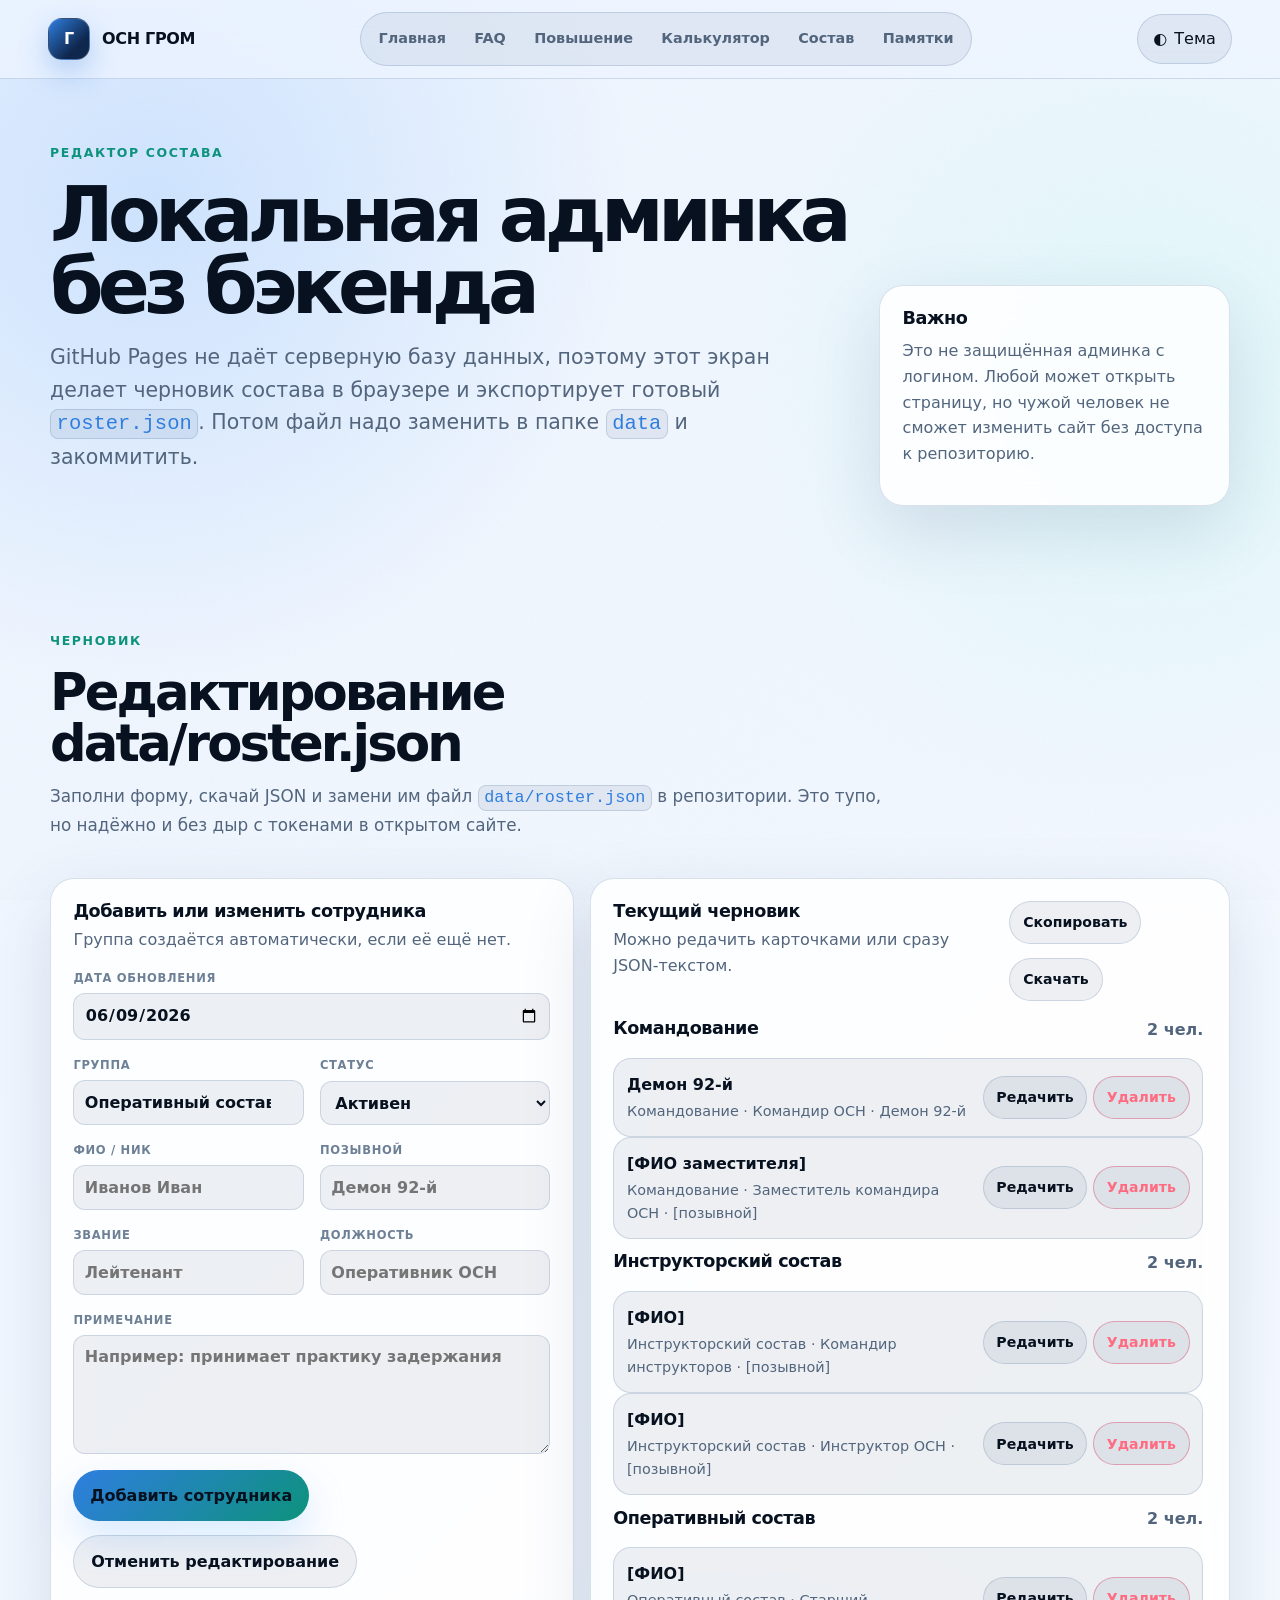
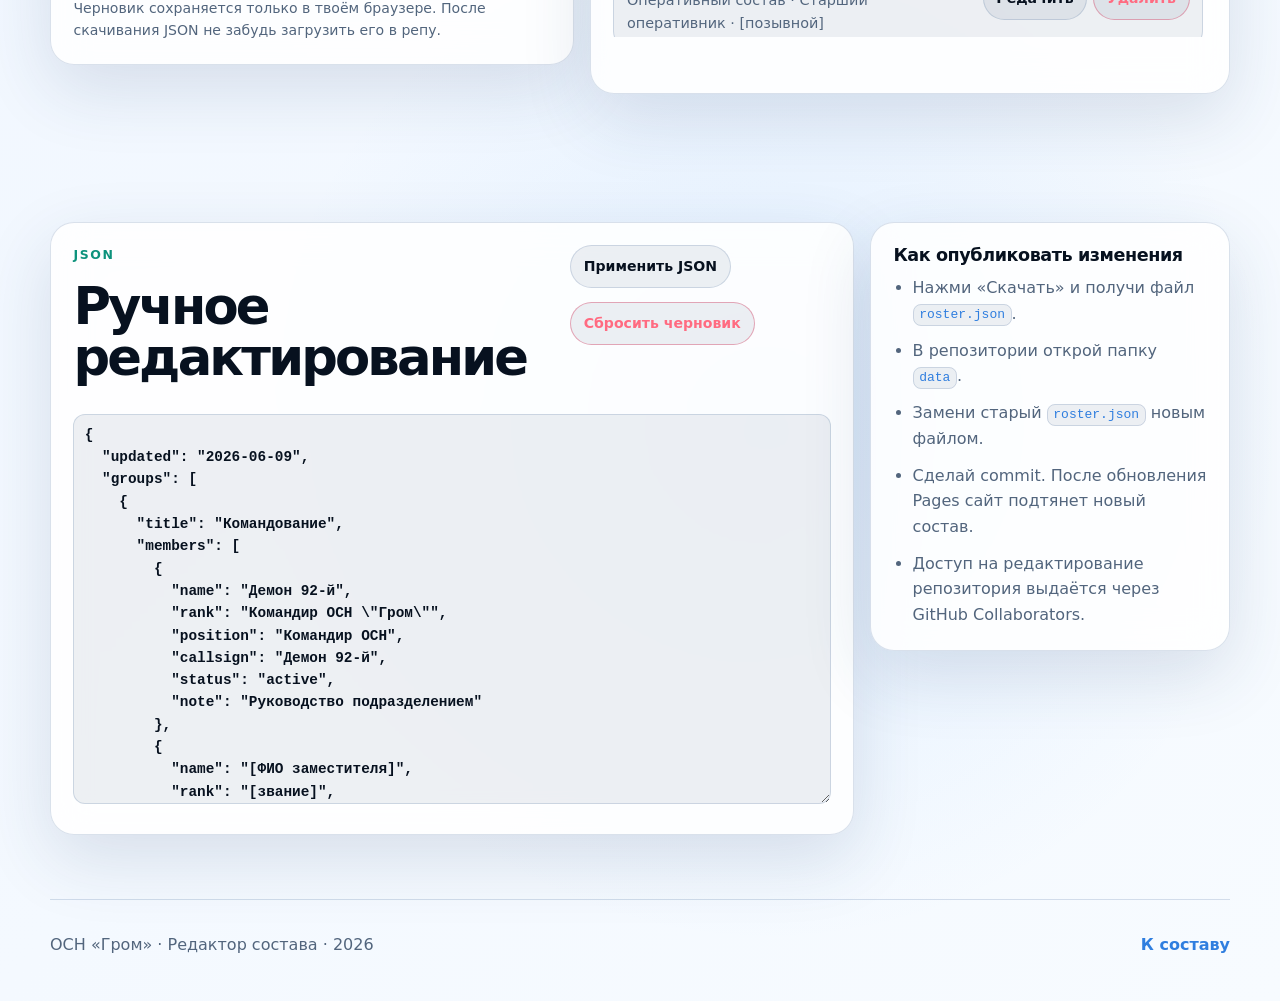
==== admin.html @ 8ad4f9f5 "Init v2" ====
<!doctype html>
<html lang="ru" data-theme="dark">
<head>
  <meta charset="utf-8">
  <meta name="viewport" content="width=device-width, initial-scale=1">
  <meta name="robots" content="noindex">
  <meta name="description" content="Редактор состава ОСН Гром: локальный черновик и экспорт data/roster.json.">
  <meta name="theme-color" content="#0d2448">
  <title>Редактор состава · ОСН «Гром»</title>
  <link rel="icon" href="assets/img/favicon.svg" type="image/svg+xml">
  <link rel="stylesheet" href="assets/css/style.css">
</head>
<body data-page="admin">
  <div class="noise" aria-hidden="true"></div>

  <header class="site-header" id="top">
    <a class="brand" href="index.html" aria-label="На главную"><span class="brand__mark">Г</span><span class="brand__text">ОСН <strong>Гром</strong></span></a>
    <nav class="main-nav" aria-label="Основная навигация">
      <a href="index.html" data-nav="home">Главная</a>
      <a href="faq.html" data-nav="faq">FAQ</a>
      <a href="promotion.html" data-nav="promotion">Повышение</a>
      <a href="calculator.html" data-nav="calculator">Калькулятор</a>
      <a href="roster.html" data-nav="roster">Состав</a>
      <a href="memos.html" data-nav="memos">Памятки</a>
    </nav>
    <button class="theme-toggle" type="button" id="themeToggle" aria-label="Переключить тему"><span aria-hidden="true">◐</span><span class="theme-toggle__text">Тема</span></button>
  </header>

  <main>
    <section class="page-hero section-pad section-pad--tight" aria-labelledby="page-title">
      <div class="reveal">
        <p class="eyebrow">Редактор состава</p>
        <h1 id="page-title">Локальная админка без бэкенда</h1>
        <p class="page-hero__lead">GitHub Pages не даёт серверную базу данных, поэтому этот экран делает черновик состава в браузере и экспортирует готовый <code>roster.json</code>. Потом файл надо заменить в папке <code>data</code> и закоммитить.</p>
      </div>
      <aside class="glass panel reveal">
        <h3>Важно</h3>
        <p class="muted">Это не защищённая админка с логином. Любой может открыть страницу, но чужой человек не сможет изменить сайт без доступа к репозиторию.</p>
      </aside>
    </section>

    <section class="section section-pad section-pad--tight" aria-labelledby="admin-title">
      <div class="section__head reveal">
        <p class="eyebrow">Черновик</p>
        <h2 id="admin-title">Редактирование data/roster.json</h2>
        <p>Заполни форму, скачай JSON и замени им файл <code>data/roster.json</code> в репозитории. Это тупо, но надёжно и без дыр с токенами в открытом сайте.</p>
      </div>

      <div class="admin-grid">
        <article class="admin-card reveal">
          <div class="admin-card__head">
            <div>
              <h3>Добавить или изменить сотрудника</h3>
              <p class="admin-help">Группа создаётся автоматически, если её ещё нет.</p>
            </div>
          </div>

          <form id="memberForm" class="form-grid">
            <label class="field field--full">
              <span class="mini-label">Дата обновления</span>
              <input id="rosterUpdatedInput" type="date">
            </label>
            <label class="field">
              <span class="mini-label">Группа</span>
              <input id="groupTitle" list="groupSuggestions" value="Оперативный состав" required>
              <datalist id="groupSuggestions">
                <option value="Командование"></option>
                <option value="Инструкторский состав"></option>
                <option value="Оперативный состав"></option>
                <option value="Стажёрский состав"></option>
                <option value="Кадровый резерв"></option>
              </datalist>
            </label>
            <label class="field">
              <span class="mini-label">Статус</span>
              <select id="memberStatus">
                <option value="active">Активен</option>
                <option value="trainee">Стажёр</option>
                <option value="reserve">Резерв</option>
                <option value="leave">Отпуск</option>
              </select>
            </label>
            <label class="field">
              <span class="mini-label">ФИО / ник</span>
              <input id="memberName" placeholder="Иванов Иван" required>
            </label>
            <label class="field">
              <span class="mini-label">Позывной</span>
              <input id="memberCallsign" placeholder="Демон 92-й">
            </label>
            <label class="field">
              <span class="mini-label">Звание</span>
              <input id="memberRank" placeholder="Лейтенант">
            </label>
            <label class="field">
              <span class="mini-label">Должность</span>
              <input id="memberPosition" placeholder="Оперативник ОСН" required>
            </label>
            <label class="field field--full">
              <span class="mini-label">Примечание</span>
              <textarea id="memberNote" rows="4" placeholder="Например: принимает практику задержания"></textarea>
            </label>
            <div class="field field--full">
              <div class="inline-actions" style="margin-bottom: 0;">
                <button class="btn btn--primary" type="submit" id="memberSubmitBtn">Добавить сотрудника</button>
                <button class="btn btn--ghost" type="button" id="cancelEditBtn" hidden>Отменить редактирование</button>
              </div>
              <p class="form-help">Черновик сохраняется только в твоём браузере. После скачивания JSON не забудь загрузить его в репу.</p>
            </div>
          </form>
        </article>

        <article class="admin-card reveal">
          <div class="admin-card__head">
            <div>
              <h3>Текущий черновик</h3>
              <p class="admin-help">Можно редачить карточками или сразу JSON-текстом.</p>
            </div>
            <div class="inline-actions" style="margin-bottom: 0;">
              <button class="mini-btn" type="button" id="copyJsonBtn">Скопировать</button>
              <button class="mini-btn" type="button" id="downloadJsonBtn">Скачать</button>
            </div>
          </div>

          <div class="admin-list" id="adminMemberList"></div>
          <p class="copy-status" id="adminStatus" role="status" aria-live="polite"></p>
        </article>
      </div>
    </section>

    <section class="section section-pad section-pad--tight" aria-labelledby="json-title">
      <div class="report-grid">
        <article class="report-card reveal">
          <div class="report-card__head">
            <div>
              <p class="eyebrow">JSON</p>
              <h2 id="json-title">Ручное редактирование</h2>
            </div>
            <div class="inline-actions" style="margin-bottom: 0;">
              <button class="mini-btn" type="button" id="applyJsonBtn">Применить JSON</button>
              <button class="mini-btn mini-btn--danger" type="button" id="resetDraftBtn">Сбросить черновик</button>
            </div>
          </div>
          <textarea class="json-editor" id="jsonEditor" spellcheck="false" aria-label="JSON состава"></textarea>
        </article>
        <aside class="note-card reveal">
          <h3>Как опубликовать изменения</h3>
          <ul>
            <li>Нажми «Скачать» и получи файл <code>roster.json</code>.</li>
            <li>В репозитории открой папку <code>data</code>.</li>
            <li>Замени старый <code>roster.json</code> новым файлом.</li>
            <li>Сделай commit. После обновления Pages сайт подтянет новый состав.</li>
            <li>Доступ на редактирование репозитория выдаётся через GitHub Collaborators.</li>
          </ul>
        </aside>
      </div>
    </section>
  </main>

  <footer class="site-footer">
    <p>ОСН «Гром» · Редактор состава · <span id="year"></span></p>
    <a href="roster.html">К составу</a>
  </footer>

  <script src="assets/js/common.js" defer></script>
  <script src="assets/js/admin.js" defer></script>
</body>
</html>
---- assets/css/style.css ----
:root {
  color-scheme: dark;
  --bg: #07111f;
  --bg-2: #0b1a30;
  --surface: rgba(13, 27, 49, 0.82);
  --surface-strong: rgba(16, 37, 68, 0.96);
  --surface-soft: rgba(255, 255, 255, 0.065);
  --text: #eef6ff;
  --muted: #a9bbd4;
  --muted-2: #7f93ad;
  --line: rgba(173, 206, 255, 0.18);
  --primary: #58a6ff;
  --primary-2: #8cc8ff;
  --accent: #79ffe1;
  --warning: #ffd166;
  --danger: #ff6b81;
  --success: #79ffe1;
  --shadow: 0 24px 80px rgba(0, 0, 0, 0.35);
  --radius-xl: 34px;
  --radius-lg: 24px;
  --radius-md: 18px;
  --radius-sm: 12px;
  --container: 1180px;
  --header-height: 76px;
}

html[data-theme='light'] {
  color-scheme: light;
  --bg: #eef5ff;
  --bg-2: #f7fbff;
  --surface: rgba(255, 255, 255, 0.86);
  --surface-strong: rgba(255, 255, 255, 0.98);
  --surface-soft: rgba(14, 45, 88, 0.07);
  --text: #07111f;
  --muted: #52657d;
  --muted-2: #6e8096;
  --line: rgba(25, 71, 132, 0.16);
  --primary: #195fb7;
  --primary-2: #2f7edf;
  --accent: #0d927c;
  --shadow: 0 24px 70px rgba(38, 67, 108, 0.14);
}

* { box-sizing: border-box; }
html { scroll-behavior: smooth; scroll-padding-top: calc(var(--header-height) + 24px); }
body {
  min-width: 320px;
  margin: 0;
  font-family: Inter, ui-sans-serif, system-ui, -apple-system, BlinkMacSystemFont, "Segoe UI", Arial, sans-serif;
  color: var(--text);
  background:
    radial-gradient(circle at 12% 8%, rgba(88, 166, 255, 0.22), transparent 30rem),
    radial-gradient(circle at 90% 15%, rgba(121, 255, 225, 0.14), transparent 28rem),
    radial-gradient(circle at 60% 78%, rgba(88, 166, 255, 0.12), transparent 32rem),
    linear-gradient(135deg, var(--bg), var(--bg-2));
  line-height: 1.6;
}
body::before {
  position: fixed;
  inset: 0;
  z-index: -3;
  content: "";
  background:
    linear-gradient(rgba(255, 255, 255, 0.03) 1px, transparent 1px),
    linear-gradient(90deg, rgba(255, 255, 255, 0.03) 1px, transparent 1px);
  background-size: 42px 42px;
  mask-image: linear-gradient(to bottom, rgba(0, 0, 0, 0.8), transparent 90%);
}
.noise {
  position: fixed;
  inset: 0;
  z-index: -2;
  pointer-events: none;
  opacity: 0.12;
  background-image: url("data:image/svg+xml,%3Csvg xmlns='http://www.w3.org/2000/svg' width='160' height='160' viewBox='0 0 160 160'%3E%3Cfilter id='n'%3E%3CfeTurbulence type='fractalNoise' baseFrequency='.75' numOctaves='3' stitchTiles='stitch'/%3E%3C/filter%3E%3Crect width='160' height='160' filter='url(%23n)' opacity='.45'/%3E%3C/svg%3E");
}

img, svg { display: block; max-width: 100%; }
a { color: inherit; text-decoration: none; }
button, input, select, textarea { font: inherit; }
button { color: inherit; }
code {
  padding: 0.15rem 0.35rem;
  border: 1px solid var(--line);
  border-radius: 8px;
  color: var(--primary-2);
  background: var(--surface-soft);
}

.site-header {
  position: sticky;
  top: 0;
  z-index: 50;
  display: flex;
  align-items: center;
  justify-content: space-between;
  min-height: var(--header-height);
  padding: 0.75rem clamp(1rem, 4vw, 3rem);
  border-bottom: 1px solid var(--line);
  background: color-mix(in srgb, var(--bg) 74%, transparent);
  backdrop-filter: blur(18px);
}
.brand {
  display: inline-flex;
  align-items: center;
  gap: 0.75rem;
  min-width: max-content;
  font-weight: 850;
  letter-spacing: -0.02em;
}
.brand__mark {
  display: grid;
  width: 42px;
  height: 42px;
  place-items: center;
  border: 1px solid rgba(255, 255, 255, 0.18);
  border-radius: 14px;
  color: #fff;
  background: linear-gradient(135deg, #2f7edf, #0f274d 70%);
  box-shadow: 0 12px 30px rgba(30, 109, 218, 0.28);
}
.brand__text { font-size: 1rem; text-transform: uppercase; }
.main-nav {
  display: flex;
  align-items: center;
  gap: 0.25rem;
  padding: 0.35rem;
  border: 1px solid var(--line);
  border-radius: 999px;
  background: var(--surface-soft);
}
.main-nav a {
  padding: 0.55rem 0.76rem;
  border-radius: 999px;
  color: var(--muted);
  font-size: 0.9rem;
  font-weight: 800;
  white-space: nowrap;
  transition: 160ms ease;
}
.main-nav a:hover,
.main-nav a:focus-visible,
.main-nav a.is-active {
  color: var(--text);
  background: var(--surface-soft);
}
.header-actions { display: inline-flex; gap: .5rem; align-items: center; }
.theme-toggle, .mini-btn, .btn, .icon-btn {
  border: 0;
  cursor: pointer;
  transition: transform 160ms ease, border-color 160ms ease, background 160ms ease, color 160ms ease, opacity 160ms ease;
}
.theme-toggle, .icon-btn {
  display: inline-flex;
  align-items: center;
  gap: 0.45rem;
  min-width: max-content;
  padding: 0.72rem 0.95rem;
  border: 1px solid var(--line);
  border-radius: 999px;
  color: var(--text);
  background: var(--surface-soft);
}
.theme-toggle:hover, .mini-btn:hover, .btn:hover, .icon-btn:hover { transform: translateY(-1px); }
.theme-toggle:focus-visible, .mini-btn:focus-visible, .btn:focus-visible, .icon-btn:focus-visible,
.link-card:focus-visible, input:focus-visible, textarea:focus-visible, select:focus-visible, .memo-card a:focus-visible {
  outline: 3px solid color-mix(in srgb, var(--primary) 50%, transparent);
  outline-offset: 3px;
}

.section-pad {
  width: min(var(--container), calc(100% - clamp(2rem, 6vw, 5rem)));
  margin-inline: auto;
  padding: clamp(4rem, 8vw, 7rem) 0;
}
.section-pad--tight { padding-block: clamp(2.5rem, 6vw, 4rem); }
.hero {
  display: grid;
  grid-template-columns: minmax(0, 1.05fr) minmax(320px, 0.7fr);
  gap: clamp(2rem, 5vw, 5rem);
  align-items: center;
  min-height: calc(88vh - var(--header-height));
}
.page-hero {
  display: grid;
  grid-template-columns: minmax(0, 1fr) minmax(280px, 0.44fr);
  gap: clamp(1rem, 4vw, 2rem);
  align-items: end;
  padding-bottom: clamp(2.2rem, 5vw, 3.8rem);
}
.page-hero__meta {
  display: grid;
  gap: .8rem;
}
.eyebrow {
  margin: 0 0 1rem;
  color: var(--accent);
  font-size: 0.78rem;
  font-weight: 900;
  letter-spacing: 0.13em;
  text-transform: uppercase;
}
h1, h2, h3, p { margin-top: 0; }
h1 {
  max-width: 940px;
  margin-bottom: 1.1rem;
  font-size: clamp(2.55rem, 6vw, 5.8rem);
  line-height: 0.94;
  letter-spacing: -0.075em;
}
h2 {
  margin-bottom: 0.9rem;
  font-size: clamp(2rem, 4vw, 3.65rem);
  line-height: 1;
  letter-spacing: -0.055em;
}
h3 {
  margin-bottom: 0.5rem;
  font-size: 1.1rem;
  line-height: 1.25;
  letter-spacing: -0.025em;
}
.hero__lead, .page-hero__lead {
  max-width: 780px;
  margin-bottom: 2rem;
  color: var(--muted);
  font-size: clamp(1.05rem, 2vw, 1.28rem);
}
.hero__actions, .inline-actions {
  display: flex;
  flex-wrap: wrap;
  gap: 0.85rem;
  margin-bottom: 2.2rem;
}
.btn {
  display: inline-flex;
  align-items: center;
  justify-content: center;
  min-height: 48px;
  padding: 0.8rem 1.05rem;
  border-radius: 999px;
  font-weight: 850;
}
.btn--primary {
  color: #06101f;
  background: linear-gradient(135deg, var(--primary-2), var(--accent));
  box-shadow: 0 16px 38px rgba(88, 166, 255, 0.24);
}
.btn--ghost {
  border: 1px solid var(--line);
  color: var(--text);
  background: var(--surface-soft);
}
.btn--danger {
  border: 1px solid color-mix(in srgb, var(--danger) 50%, var(--line));
  color: var(--danger);
  background: color-mix(in srgb, var(--danger) 9%, transparent);
}
.btn--wide { width: 100%; }
.btn:disabled, .mini-btn:disabled { cursor: not-allowed; opacity: .55; transform: none; }
.hero__stats, .stat-strip {
  display: grid;
  grid-template-columns: repeat(3, minmax(0, 1fr));
  gap: 0.85rem;
  max-width: 760px;
  margin: 0;
}
.hero__stats div, .stat-card, .info-pill {
  padding: 1rem;
  border: 1px solid var(--line);
  border-radius: var(--radius-md);
  background: var(--surface-soft);
}
.hero__stats dt, .stat-card strong {
  display: block;
  margin-bottom: 0.15rem;
  color: var(--text);
  font-size: 1.35rem;
  font-weight: 950;
  line-height: 1;
}
.hero__stats dd, .stat-card span { margin: 0; color: var(--muted); font-size: 0.88rem; }

.glass, .card, .link-card, .process, .table-card, .calc-card, .report-card, .note-card, .panel, .memo-card,
.rank-card, .roster-group, .admin-card, .activity-card, .summary-card {
  border: 1px solid var(--line);
  background: var(--surface);
  box-shadow: var(--shadow);
  backdrop-filter: blur(18px);
}
.hero-card {
  position: relative;
  overflow: hidden;
  min-height: 500px;
  padding: clamp(1.4rem, 4vw, 2rem);
  border-radius: var(--radius-xl);
}
.hero-card::before {
  position: absolute;
  inset: 0;
  z-index: -1;
  content: "";
  background:
    radial-gradient(circle at 75% 18%, rgba(121, 255, 225, 0.25), transparent 11rem),
    linear-gradient(155deg, transparent 0 44%, rgba(88, 166, 255, 0.12) 44% 45%, transparent 45% 100%);
}
.hero-card::after {
  position: absolute;
  right: -2rem;
  bottom: -3rem;
  z-index: -1;
  content: "ГРОМ";
  color: rgba(255, 255, 255, 0.04);
  font-size: 7rem;
  font-weight: 1000;
  letter-spacing: -0.12em;
  transform: rotate(-8deg);
}
.hero-card__badge {
  display: inline-grid;
  place-items: center;
  width: 74px;
  height: 74px;
  margin-bottom: 7rem;
  border: 1px solid var(--line);
  border-radius: 24px;
  color: #fff;
  background: linear-gradient(135deg, #2f7edf, #091326);
  font-weight: 1000;
  letter-spacing: -0.06em;
}
.hero-card h2 { max-width: 380px; margin-bottom: 1rem; font-size: clamp(1.8rem, 4vw, 3rem); }
.hero-card p, .section__head p:not(.eyebrow), .card p, .process__item p, .panel li, .panel span,
.note-card li, .link-card small, figcaption, .rank-card li, .activity-card__proof, .member-card small, .admin-help,
.form-help, .muted { color: var(--muted); }
.status-grid { display: grid; grid-template-columns: repeat(2, minmax(0, 1fr)); gap: 0.7rem; margin-top: 2rem; }
.status-grid span {
  padding: 0.7rem 0.75rem;
  border: 1px solid var(--line);
  border-radius: 999px;
  color: var(--primary-2);
  background: var(--surface-soft);
  font-size: 0.84rem;
  font-weight: 850;
  text-align: center;
}

.section { position: relative; }
.section__head { max-width: 840px; margin-bottom: clamp(1.6rem, 4vw, 2.4rem); }
.section__head p:not(.eyebrow) { font-size: 1.05rem; }
.cards, .link-grid, .memo-grid, .split-layout, .report-grid, .quick-grid, .rank-grid, .roster-grid, .admin-grid,
.form-grid, .activity-list, .mini-grid { display: grid; gap: 1rem; }
.cards--four { grid-template-columns: repeat(4, minmax(0, 1fr)); }
.quick-grid { grid-template-columns: repeat(3, minmax(0, 1fr)); }
.split-layout { grid-template-columns: minmax(0, 0.95fr) minmax(0, 1.05fr); align-items: start; }
.memo-grid { grid-template-columns: minmax(0, 1.08fr) minmax(0, 0.92fr); }
.report-grid { grid-template-columns: minmax(0, 1fr) 360px; align-items: start; }
.card, .link-card, .process__item, .table-card, .calc-card, .report-card, .note-card, .panel, .memo-card,
.rank-card, .roster-group, .admin-card, .activity-card, .summary-card { border-radius: var(--radius-lg); }
.card, .panel, .table-card, .calc-card, .report-card, .note-card, .rank-card, .roster-group, .admin-card { padding: clamp(1rem, 3vw, 1.4rem); }
.card { min-height: 230px; }
.card__icon {
  display: inline-flex;
  margin-bottom: 2.5rem;
  color: var(--accent);
  font-size: 0.8rem;
  font-weight: 950;
  letter-spacing: 0.08em;
}
.clean-list { margin: 0; padding-left: 1.2rem; }
.clean-list li + li { margin-top: 0.65rem; }
.numbered-list li::marker { color: var(--accent); font-weight: 900; }
.warning-box, .info-box {
  margin-top: 1rem;
  padding: 0.9rem 1rem;
  border-radius: var(--radius-md);
  color: var(--text);
  font-weight: 700;
}
.warning-box { border: 1px solid color-mix(in srgb, var(--warning) 50%, var(--line)); background: color-mix(in srgb, var(--warning) 12%, transparent); }
.info-box { border: 1px solid color-mix(in srgb, var(--primary) 45%, var(--line)); background: color-mix(in srgb, var(--primary) 10%, transparent); }
.hierarchy-list { display: grid; gap: 0.65rem; }
.hierarchy-list div, .requirement-chip {
  display: grid;
  gap: 0.2rem;
  padding: 0.85rem;
  border: 1px solid var(--line);
  border-radius: var(--radius-sm);
  background: var(--surface-soft);
}
.hierarchy-list strong, .requirement-chip strong { color: var(--primary-2); }

.link-grid { grid-template-columns: repeat(4, minmax(0, 1fr)); }
.link-card {
  display: grid;
  min-height: 168px;
  padding: 1.1rem;
  transition: transform 160ms ease, border-color 160ms ease, background 160ms ease;
}
.link-card:hover { transform: translateY(-3px); border-color: color-mix(in srgb, var(--primary) 45%, var(--line)); background: var(--surface-strong); }
.link-card span, .tag {
  justify-self: start;
  align-self: start;
  padding: 0.24rem 0.52rem;
  border: 1px solid var(--line);
  border-radius: 999px;
  color: var(--accent);
  background: var(--surface-soft);
  font-size: 0.72rem;
  font-weight: 900;
  text-transform: uppercase;
}
.link-card strong { align-self: end; font-size: 1.02rem; line-height: 1.25; }
.link-card small { display: block; margin-top: 0.25rem; line-height: 1.35; }

.memo-card { overflow: hidden; margin: 0; }
.memo-card a { display: block; background: rgba(0,0,0,.18); }
.memo-card img { width: 100%; aspect-ratio: 16 / 9; object-fit: cover; transition: transform 220ms ease; }
.memo-card:hover img { transform: scale(1.025); }
.memo-card figcaption { padding: 0.9rem 1rem 1rem; font-weight: 800; color: var(--text); }

.process { display: grid; grid-template-columns: repeat(4, minmax(0, 1fr)); gap: 1px; overflow: hidden; margin-bottom: 1rem; border-radius: var(--radius-lg); }
.process__item { padding: 1.25rem; border-radius: 0; background: var(--surface-soft); }
.process__item span {
  display: inline-grid;
  width: 38px;
  height: 38px;
  margin-bottom: 2rem;
  place-items: center;
  border-radius: 12px;
  color: #06101f;
  background: linear-gradient(135deg, var(--primary-2), var(--accent));
  font-weight: 1000;
}
.rank-grid { grid-template-columns: repeat(2, minmax(0, 1fr)); }
.rank-card { display: grid; gap: 1rem; }
.rank-card__top { display: flex; justify-content: space-between; gap: 1rem; align-items: flex-start; }
.rank-card__points {
  min-width: max-content;
  padding: .35rem .7rem;
  border: 1px solid var(--line);
  border-radius: 999px;
  color: var(--accent);
  background: var(--surface-soft);
  font-weight: 900;
}
.rank-card ul { margin: 0; padding-left: 1.1rem; }
.rank-card li + li { margin-top: .25rem; }
.rank-card a { color: var(--primary-2); font-weight: 800; }

.calc-layout {
  display: grid;
  grid-template-columns: minmax(0, 1fr) minmax(300px, 340px);
  gap: 1rem;
  align-items: start;
}
.calc-card__top, .report-card__head, .admin-card__head, .roster-head {
  display: flex;
  align-items: flex-start;
  justify-content: space-between;
  gap: 1rem;
  margin-bottom: 1rem;
}
.calc-card__top p, .admin-card__head p { margin-bottom: 0; }
.activity-list {
  grid-template-columns: 1fr;
}
.activity-card {
  display: grid;
  grid-template-columns: minmax(0, 1fr) 132px 148px 132px;
  gap: .8rem;
  align-items: center;
  padding: .95rem;
  background: var(--surface-soft);
  box-shadow: none;
}
.activity-card__main { min-width: 0; }
.activity-card h3 { margin-bottom: .25rem; font-size: 1rem; }
.activity-card__proof { margin: 0; font-size: .9rem; line-height: 1.45; }
.activity-card__score, .activity-card__total {
  display: grid;
  gap: .15rem;
  text-align: center;
}
.activity-card__score span, .activity-card__total span, .field label, .mini-label {
  color: var(--muted-2);
  font-size: .72rem;
  font-weight: 900;
  letter-spacing: .06em;
  text-transform: uppercase;
}
.activity-card__score strong, .activity-card__total strong { font-size: 1.15rem; color: var(--text); }
.activity-card__total strong { color: var(--accent); }
.activity-card__input input, .field input, .field select, .field textarea, .json-editor, textarea {
  width: 100%;
  min-height: 42px;
  padding: 0.55rem 0.65rem;
  border: 1px solid var(--line);
  border-radius: 12px;
  color: var(--text);
  background: var(--surface-soft);
  font-weight: 750;
}
.activity-card__input input { text-align: center; font-weight: 850; }
.summary-card { position: sticky; top: calc(var(--header-height) + 1rem); padding: 1.25rem; }
.summary-card__label { display: block; margin-bottom: 0.2rem; color: var(--muted); font-size: 0.78rem; font-weight: 900; letter-spacing: 0.08em; text-transform: uppercase; }
.summary-card strong { display: block; margin-bottom: 0.6rem; font-size: clamp(3rem, 6vw, 4.3rem); line-height: 1; letter-spacing: -0.08em; }
.summary-card p { color: var(--muted); }
.progress { overflow: hidden; height: 12px; margin: 1.15rem 0 0.6rem; border-radius: 999px; background: var(--surface-soft); }
.progress__bar { width: 0; height: 100%; border-radius: inherit; background: linear-gradient(90deg, var(--primary), var(--accent)); transition: width 240ms ease; }
.summary-card small { color: var(--muted-2); }
.summary-card__meta { display: grid; grid-template-columns: repeat(2, minmax(0, 1fr)); gap: 0.7rem; margin: 1.3rem 0; }
.summary-card__meta div { padding: 0.8rem; border: 1px solid var(--line); border-radius: var(--radius-sm); background: var(--surface-soft); }
.summary-card__meta span { display: block; color: var(--text); font-size: 1.35rem; font-weight: 950; line-height: 1; }
.summary-card__actions { display: grid; gap: 0.65rem; }
.copy-status { min-height: 1.3rem; margin: 0.8rem 0 0; color: var(--accent) !important; font-size: 0.9rem; }
textarea, .json-editor { min-height: 390px; resize: vertical; line-height: 1.55; }
.note-card ul { padding-left: 1.2rem; margin: 0; }
.note-card li + li { margin-top: 0.7rem; }

.roster-toolbar { display: grid; grid-template-columns: minmax(0, 1fr) 220px; gap: .75rem; margin-bottom: 1rem; }
.roster-grid { grid-template-columns: 1fr; }
.roster-group { overflow: hidden; }
.roster-group__title { display: flex; align-items: center; justify-content: space-between; gap: 1rem; margin-bottom: 1rem; }
.roster-group__title h3 { margin: 0; }
.roster-group__title span { color: var(--muted); font-weight: 800; }
.member-grid { display: grid; grid-template-columns: repeat(3, minmax(0, 1fr)); gap: .85rem; }
.member-card {
  display: grid;
  gap: .6rem;
  padding: .95rem;
  border: 1px solid var(--line);
  border-radius: var(--radius-md);
  background: var(--surface-soft);
}
.member-card__top { display: flex; align-items: flex-start; justify-content: space-between; gap: .8rem; }
.member-card h4 { margin: 0; font-size: 1rem; line-height: 1.2; }
.member-card p { margin: 0; color: var(--primary-2); font-weight: 850; }
.status-badge { padding: .18rem .48rem; border-radius: 999px; border: 1px solid var(--line); color: var(--accent); background: var(--surface-soft); font-size: .72rem; font-weight: 900; white-space: nowrap; }
.status-badge--reserve { color: var(--warning); }
.status-badge--leave { color: var(--danger); }
.empty-state { padding: 1.2rem; border: 1px dashed var(--line); border-radius: var(--radius-md); color: var(--muted); background: var(--surface-soft); }

.admin-grid { grid-template-columns: minmax(0, .9fr) minmax(0, 1.1fr); align-items: start; }
.admin-card__head h3 { margin-bottom: .25rem; }
.form-grid { grid-template-columns: repeat(2, minmax(0, 1fr)); }
.field { display: grid; gap: .35rem; }
.field--full { grid-column: 1 / -1; }
.form-help { margin: .2rem 0 0; font-size: .88rem; }
.admin-list { display: grid; gap: .7rem; max-height: 620px; overflow: auto; padding-right: .2rem; }
.admin-member {
  display: grid;
  grid-template-columns: minmax(0, 1fr) auto;
  gap: .8rem;
  align-items: center;
  padding: .8rem;
  border: 1px solid var(--line);
  border-radius: var(--radius-md);
  background: var(--surface-soft);
}
.admin-member h4 { margin: 0; }
.admin-member p { margin: .15rem 0 0; color: var(--muted); font-size: .9rem; }
.admin-member__actions { display: flex; gap: .35rem; }
.mini-btn {
  min-width: max-content;
  padding: 0.58rem 0.8rem;
  border: 1px solid var(--line);
  border-radius: 999px;
  color: var(--text);
  background: var(--surface-soft);
  font-size: 0.88rem;
  font-weight: 850;
}
.mini-btn--danger { color: var(--danger); border-color: color-mix(in srgb, var(--danger) 45%, var(--line)); }
.json-editor { font-family: ui-monospace, SFMono-Regular, Menlo, Consolas, monospace; font-size: .9rem; }

.site-footer {
  display: flex;
  align-items: center;
  justify-content: space-between;
  gap: 1rem;
  width: min(var(--container), calc(100% - clamp(2rem, 6vw, 5rem)));
  margin: 0 auto;
  padding: 2rem 0 3rem;
  border-top: 1px solid var(--line);
  color: var(--muted);
}
.site-footer p { margin: 0; }
.site-footer a { color: var(--primary-2); font-weight: 850; }
.reveal { animation: reveal 520ms ease both; }
@keyframes reveal { from { opacity: 0; transform: translateY(12px); } to { opacity: 1; transform: translateY(0); } }
@media (prefers-reduced-motion: reduce) {
  *, *::before, *::after { scroll-behavior: auto !important; animation-duration: 0.01ms !important; animation-iteration-count: 1 !important; transition-duration: 0.01ms !important; }
}

@media (max-width: 1120px) {
  .main-nav { order: 3; width: 100%; overflow-x: auto; justify-content: flex-start; scrollbar-width: thin; }
  .site-header { flex-wrap: wrap; gap: 0.75rem; }
  .hero, .page-hero, .calc-layout, .report-grid, .split-layout, .memo-grid, .admin-grid { grid-template-columns: 1fr; }
  .summary-card { position: static; }
  .cards--four, .process, .quick-grid, .rank-grid { grid-template-columns: repeat(2, minmax(0, 1fr)); }
  .link-grid { grid-template-columns: repeat(3, minmax(0, 1fr)); }
  .member-grid { grid-template-columns: repeat(2, minmax(0, 1fr)); }
}
@media (max-width: 880px) {
  .activity-card { grid-template-columns: minmax(0, 1fr) 110px 126px; }
  .activity-card__total { grid-column: 1 / -1; grid-template-columns: 1fr auto; text-align: left; padding-top: .7rem; border-top: 1px solid var(--line); }
}
@media (max-width: 760px) {
  :root { --header-height: 68px; }
  .theme-toggle__text, .brand__text { display: none; }
  .section-pad { width: min(100% - 1.2rem, var(--container)); padding: 3.5rem 0; }
  .hero { padding-top: 2rem; }
  h1 { font-size: clamp(2.45rem, 13vw, 4rem); }
  .hero__stats, .cards--four, .process, .link-grid, .status-grid, .quick-grid, .rank-grid, .member-grid, .form-grid,
  .roster-toolbar, .mini-grid { grid-template-columns: 1fr; }
  .hero-card { min-height: 420px; }
  .hero-card__badge { margin-bottom: 4rem; }
  .calc-card__top, .report-card__head, .admin-card__head, .roster-head, .rank-card__top { flex-direction: column; }
  .activity-card { grid-template-columns: 1fr; align-items: stretch; }
  .activity-card__score, .activity-card__input, .activity-card__total { grid-template-columns: 1fr auto; text-align: left; }
  .activity-card__input input { max-width: none; }
  .site-footer { flex-direction: column; align-items: flex-start; width: min(100% - 1.2rem, var(--container)); }
}
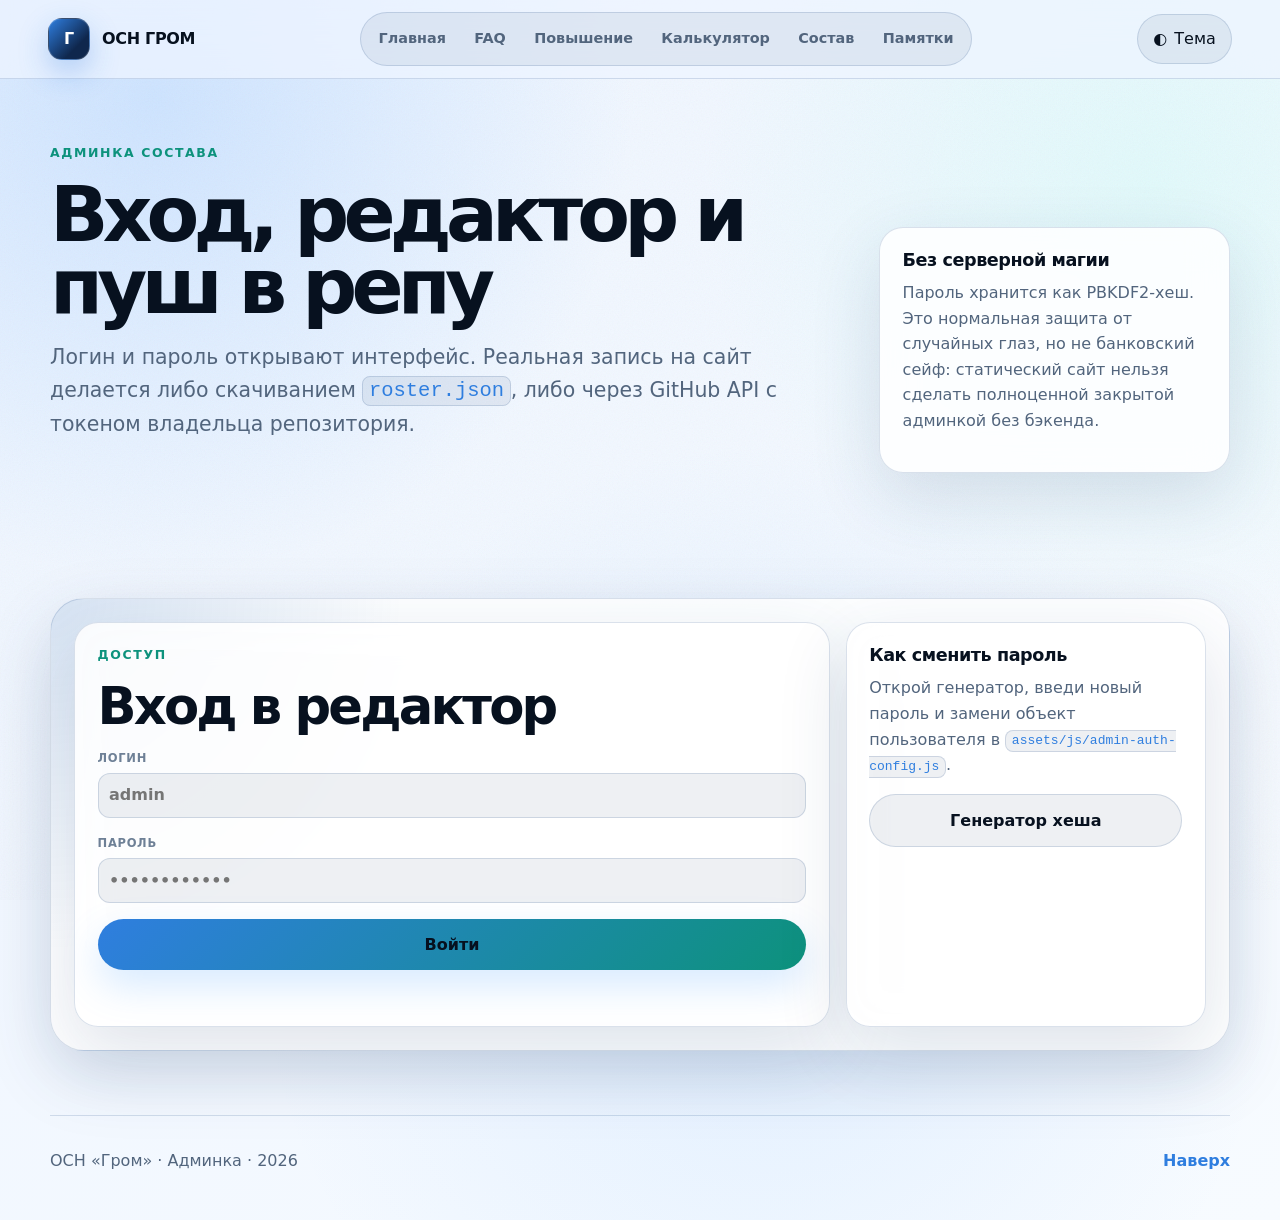
==== commit d24741c4: "Init v3" ====
--- a/admin.html
+++ b/admin.html
@@ -4,9 +4,9 @@
   <meta charset="utf-8">
   <meta name="viewport" content="width=device-width, initial-scale=1">
   <meta name="robots" content="noindex">
-  <meta name="description" content="Редактор состава ОСН Гром: локальный черновик и экспорт data/roster.json.">
+  <meta name="description" content="Редактор состава ОСН Гром: вход по паролю, локальный черновик, экспорт JSON и опциональная запись в GitHub через токен администратора.">
   <meta name="theme-color" content="#0d2448">
-  <title>Редактор состава · ОСН «Гром»</title>
+  <title>Админка состава · ОСН «Гром»</title>
   <link rel="icon" href="assets/img/favicon.svg" type="image/svg+xml">
   <link rel="stylesheet" href="assets/css/style.css">
 </head>
@@ -29,24 +29,54 @@
   <main>
     <section class="page-hero section-pad section-pad--tight" aria-labelledby="page-title">
       <div class="reveal">
-        <p class="eyebrow">Редактор состава</p>
-        <h1 id="page-title">Локальная админка без бэкенда</h1>
-        <p class="page-hero__lead">GitHub Pages не даёт серверную базу данных, поэтому этот экран делает черновик состава в браузере и экспортирует готовый <code>roster.json</code>. Потом файл надо заменить в папке <code>data</code> и закоммитить.</p>
+        <p class="eyebrow">Админка состава</p>
+        <h1 id="page-title">Вход, редактор и пуш в репу</h1>
+        <p class="page-hero__lead">Логин и пароль открывают интерфейс. Реальная запись на сайт делается либо скачиванием <code>roster.json</code>, либо через GitHub API с токеном владельца репозитория.</p>
       </div>
       <aside class="glass panel reveal">
-        <h3>Важно</h3>
-        <p class="muted">Это не защищённая админка с логином. Любой может открыть страницу, но чужой человек не сможет изменить сайт без доступа к репозиторию.</p>
+        <h3>Без серверной магии</h3>
+        <p class="muted">Пароль хранится как PBKDF2-хеш. Это нормальная защита от случайных глаз, но не банковский сейф: статический сайт нельзя сделать полноценной закрытой админкой без бэкенда.</p>
       </aside>
     </section>
 
-    <section class="section section-pad section-pad--tight" aria-labelledby="admin-title">
-      <div class="section__head reveal">
-        <p class="eyebrow">Черновик</p>
-        <h2 id="admin-title">Редактирование data/roster.json</h2>
-        <p>Заполни форму, скачай JSON и замени им файл <code>data/roster.json</code> в репозитории. Это тупо, но надёжно и без дыр с токенами в открытом сайте.</p>
-      </div>
-
-      <div class="admin-grid">
+    <section class="section section-pad section-pad--tight admin-auth" id="loginPanel" aria-labelledby="login-title">
+      <div class="auth-shell reveal">
+        <article class="admin-card auth-card">
+          <p class="eyebrow">Доступ</p>
+          <h2 id="login-title">Вход в редактор</h2>
+          <form id="loginForm" class="form-grid auth-form">
+            <label class="field field--full">
+              <span class="mini-label">логин</span>
+              <input id="adminLogin" type="text" autocomplete="username" required placeholder="admin">
+            </label>
+            <label class="field field--full">
+              <span class="mini-label">пароль</span>
+              <input id="adminPassword" type="password" autocomplete="current-password" required placeholder="••••••••••••">
+            </label>
+            <button class="btn btn--primary btn--wide field--full" type="submit">Войти</button>
+          </form>
+          <p class="copy-status" id="loginStatus" aria-live="polite"></p>
+        </article>
+
+        <aside class="note-card auth-note">
+          <h3>Как сменить пароль</h3>
+          <p class="muted">Открой генератор, введи новый пароль и замени объект пользователя в <code>assets/js/admin-auth-config.js</code>.</p>
+          <a class="btn btn--ghost btn--wide" href="tools/hash-password.html" target="_blank" rel="noopener noreferrer">Генератор хеша</a>
+        </aside>
+      </div>
+    </section>
+
+    <section class="section section-pad section-pad--tight" id="adminWorkspace" hidden aria-labelledby="admin-title">
+      <div class="admin-session-bar reveal">
+        <div>
+          <span class="tag">сессия активна</span>
+          <h2 id="admin-title">Редактирование состава</h2>
+          <p class="muted">Вошёл: <strong id="adminUserLabel">—</strong>. Сначала правишь черновик, потом скачиваешь JSON или пушишь его в GitHub.</p>
+        </div>
+        <button class="btn btn--ghost" type="button" id="logoutBtn">Выйти</button>
+      </div>
+
+      <div class="admin-grid admin-grid--editor">
         <article class="admin-card reveal">
           <div class="admin-card__head">
             <div>
@@ -57,22 +87,28 @@
 
           <form id="memberForm" class="form-grid">
             <label class="field field--full">
-              <span class="mini-label">Дата обновления</span>
-              <input id="rosterUpdatedInput" type="date">
-            </label>
-            <label class="field">
-              <span class="mini-label">Группа</span>
-              <input id="groupTitle" list="groupSuggestions" value="Оперативный состав" required>
-              <datalist id="groupSuggestions">
-                <option value="Командование"></option>
-                <option value="Инструкторский состав"></option>
-                <option value="Оперативный состав"></option>
-                <option value="Стажёрский состав"></option>
-                <option value="Кадровый резерв"></option>
-              </datalist>
-            </label>
-            <label class="field">
-              <span class="mini-label">Статус</span>
+              <span class="mini-label">группа</span>
+              <input id="groupTitle" type="text" list="groupOptions" placeholder="Например: Оперативный состав" required>
+              <datalist id="groupOptions"></datalist>
+            </label>
+            <label class="field field--full">
+              <span class="mini-label">фио / ник</span>
+              <input id="memberName" type="text" placeholder="ФИО или игровой ник" required>
+            </label>
+            <label class="field">
+              <span class="mini-label">звание</span>
+              <input id="memberRank" type="text" placeholder="Ст. лейтенант">
+            </label>
+            <label class="field">
+              <span class="mini-label">должность</span>
+              <input id="memberPosition" type="text" placeholder="Оперативник">
+            </label>
+            <label class="field">
+              <span class="mini-label">позывной</span>
+              <input id="memberCallsign" type="text" placeholder="Гром-7">
+            </label>
+            <label class="field">
+              <span class="mini-label">статус</span>
               <select id="memberStatus">
                 <option value="active">Активен</option>
                 <option value="trainee">Стажёр</option>
@@ -80,89 +116,110 @@
                 <option value="leave">Отпуск</option>
               </select>
             </label>
-            <label class="field">
-              <span class="mini-label">ФИО / ник</span>
-              <input id="memberName" placeholder="Иванов Иван" required>
-            </label>
-            <label class="field">
-              <span class="mini-label">Позывной</span>
-              <input id="memberCallsign" placeholder="Демон 92-й">
-            </label>
-            <label class="field">
-              <span class="mini-label">Звание</span>
-              <input id="memberRank" placeholder="Лейтенант">
-            </label>
-            <label class="field">
-              <span class="mini-label">Должность</span>
-              <input id="memberPosition" placeholder="Оперативник ОСН" required>
-            </label>
-            <label class="field field--full">
-              <span class="mini-label">Примечание</span>
-              <textarea id="memberNote" rows="4" placeholder="Например: принимает практику задержания"></textarea>
-            </label>
-            <div class="field field--full">
-              <div class="inline-actions" style="margin-bottom: 0;">
-                <button class="btn btn--primary" type="submit" id="memberSubmitBtn">Добавить сотрудника</button>
-                <button class="btn btn--ghost" type="button" id="cancelEditBtn" hidden>Отменить редактирование</button>
-              </div>
-              <p class="form-help">Черновик сохраняется только в твоём браузере. После скачивания JSON не забудь загрузить его в репу.</p>
-            </div>
+            <label class="field field--full">
+              <span class="mini-label">примечание</span>
+              <textarea id="memberNote" rows="3" placeholder="Ответственный за экзамены, на испытательном сроке и т.д."></textarea>
+            </label>
+            <label class="field field--full">
+              <span class="mini-label">дата обновления состава</span>
+              <input id="rosterUpdatedInput" type="date">
+            </label>
+            <button class="btn btn--primary" id="memberSubmitBtn" type="submit">Добавить сотрудника</button>
+            <button class="btn btn--ghost" id="cancelEditBtn" type="button" hidden>Отменить правку</button>
           </form>
         </article>
 
         <article class="admin-card reveal">
+          <div class="admin-card__head admin-card__head--stack">
+            <div>
+              <h3>Текущий черновик</h3>
+              <p class="admin-help">Список ниже — то, что попадёт в <code>data/roster.json</code>.</p>
+            </div>
+            <label class="field admin-search">
+              <span class="mini-label">поиск</span>
+              <input id="adminSearch" type="search" placeholder="Найти сотрудника...">
+            </label>
+          </div>
+          <div class="admin-list" id="adminMemberList"></div>
+        </article>
+      </div>
+
+      <div class="admin-grid admin-grid--sync">
+        <article class="admin-card reveal">
           <div class="admin-card__head">
             <div>
-              <h3>Текущий черновик</h3>
-              <p class="admin-help">Можно редачить карточками или сразу JSON-текстом.</p>
-            </div>
-            <div class="inline-actions" style="margin-bottom: 0;">
-              <button class="mini-btn" type="button" id="copyJsonBtn">Скопировать</button>
-              <button class="mini-btn" type="button" id="downloadJsonBtn">Скачать</button>
-            </div>
-          </div>
-
-          <div class="admin-list" id="adminMemberList"></div>
-          <p class="copy-status" id="adminStatus" role="status" aria-live="polite"></p>
-        </article>
-      </div>
-    </section>
-
-    <section class="section section-pad section-pad--tight" aria-labelledby="json-title">
-      <div class="report-grid">
-        <article class="report-card reveal">
-          <div class="report-card__head">
+              <p class="eyebrow">Синхронизация</p>
+              <h3>Запись в GitHub</h3>
+              <p class="admin-help">Токен вводится руками и не лежит в коде сайта. Без него кнопка пуша не сможет изменить репозиторий.</p>
+            </div>
+          </div>
+
+          <div class="form-grid">
+            <label class="field">
+              <span class="mini-label">owner</span>
+              <input id="ghOwner" type="text" placeholder="github-login">
+            </label>
+            <label class="field">
+              <span class="mini-label">repo</span>
+              <input id="ghRepo" type="text" placeholder="grom-site">
+            </label>
+            <label class="field">
+              <span class="mini-label">branch</span>
+              <input id="ghBranch" type="text" value="main" placeholder="main">
+            </label>
+            <label class="field">
+              <span class="mini-label">path</span>
+              <input id="ghPath" type="text" value="data/roster.json" placeholder="data/roster.json">
+            </label>
+            <label class="field field--full">
+              <span class="mini-label">github token</span>
+              <input id="ghToken" type="password" autocomplete="off" placeholder="fine-grained token с Contents: Read and write">
+            </label>
+            <label class="field field--full">
+              <span class="mini-label">commit message</span>
+              <input id="ghMessage" type="text" value="Update OSN Grom roster">
+            </label>
+            <label class="check-row field--full">
+              <input id="ghRemember" type="checkbox">
+              <span>запомнить token только до закрытия вкладки</span>
+            </label>
+          </div>
+
+          <div class="inline-actions inline-actions--compact">
+            <button class="btn btn--primary" type="button" id="pushGitHubBtn">Запушить roster.json</button>
+            <button class="btn btn--ghost" type="button" id="pullGitHubBtn">Подтянуть из GitHub</button>
+          </div>
+          <div class="warning-box">Не вставляй токен в код и не коммить его в репу. Это будет уже не админка, а приглашение вынести всё нахрен.</div>
+        </article>
+
+        <article class="admin-card reveal">
+          <div class="admin-card__head">
             <div>
               <p class="eyebrow">JSON</p>
-              <h2 id="json-title">Ручное редактирование</h2>
-            </div>
-            <div class="inline-actions" style="margin-bottom: 0;">
-              <button class="mini-btn" type="button" id="applyJsonBtn">Применить JSON</button>
-              <button class="mini-btn mini-btn--danger" type="button" id="resetDraftBtn">Сбросить черновик</button>
-            </div>
-          </div>
-          <textarea class="json-editor" id="jsonEditor" spellcheck="false" aria-label="JSON состава"></textarea>
-        </article>
-        <aside class="note-card reveal">
-          <h3>Как опубликовать изменения</h3>
-          <ul>
-            <li>Нажми «Скачать» и получи файл <code>roster.json</code>.</li>
-            <li>В репозитории открой папку <code>data</code>.</li>
-            <li>Замени старый <code>roster.json</code> новым файлом.</li>
-            <li>Сделай commit. После обновления Pages сайт подтянет новый состав.</li>
-            <li>Доступ на редактирование репозитория выдаётся через GitHub Collaborators.</li>
-          </ul>
-        </aside>
+              <h3>Экспорт состава</h3>
+              <p class="admin-help">Ручной вариант остаётся самым надёжным: скачал файл, заменил в репозитории, сделал commit.</p>
+            </div>
+          </div>
+          <textarea id="jsonEditor" class="json-editor" spellcheck="false" aria-label="JSON состава"></textarea>
+          <div class="inline-actions inline-actions--compact">
+            <button class="btn btn--primary" type="button" id="downloadJsonBtn">Скачать</button>
+            <button class="btn btn--ghost" type="button" id="copyJsonBtn">Копировать</button>
+            <button class="btn btn--ghost" type="button" id="applyJsonBtn">Применить JSON</button>
+            <button class="btn btn--danger" type="button" id="resetDraftBtn">Сбросить черновик</button>
+          </div>
+          <p class="copy-status" id="adminStatus" aria-live="polite"></p>
+        </article>
       </div>
     </section>
   </main>
 
   <footer class="site-footer">
-    <p>ОСН «Гром» · Редактор состава · <span id="year"></span></p>
-    <a href="roster.html">К составу</a>
+    <p>ОСН «Гром» · Админка · <span id="year"></span></p>
+    <a href="#top">Наверх</a>
   </footer>
 
   <script src="assets/js/common.js" defer></script>
+  <script src="assets/js/admin-auth-config.js" defer></script>
   <script src="assets/js/admin.js" defer></script>
 </body>
 </html>
--- a/assets/css/style.css
+++ b/assets/css/style.css
@@ -622,3 +622,388 @@
   .activity-card__input input { max-width: none; }
   .site-footer { flex-direction: column; align-items: flex-start; width: min(100% - 1.2rem, var(--container)); }
 }
+
+/* v3 — админка, состав и калькулятор */
+.calc-hero-panel { min-height: 0; }
+.calc-shell,
+.roster-board,
+.auth-shell,
+.admin-session-bar {
+  border: 1px solid var(--line);
+  border-radius: var(--radius-xl);
+  background:
+    radial-gradient(circle at 0 0, color-mix(in srgb, var(--primary) 17%, transparent), transparent 22rem),
+    var(--surface);
+  box-shadow: var(--shadow);
+  backdrop-filter: blur(18px);
+}
+.calc-shell { padding: clamp(1rem, 2.4vw, 1.45rem); }
+.calc-toolbar {
+  display: grid;
+  grid-template-columns: minmax(0, 1fr) auto;
+  gap: 1rem;
+  align-items: end;
+  margin-bottom: 1rem;
+}
+.calc-search { max-width: 620px; }
+.calc-toolbar__actions,
+.inline-actions--compact {
+  display: flex;
+  flex-wrap: wrap;
+  gap: .65rem;
+  justify-content: flex-end;
+}
+.calc-dashboard {
+  display: grid;
+  grid-template-columns: minmax(0, 1.2fr) repeat(2, minmax(0, .8fr));
+  gap: .85rem;
+  margin-bottom: 1rem;
+}
+.calc-metric {
+  position: relative;
+  overflow: hidden;
+  min-height: 128px;
+  padding: 1rem;
+  border: 1px solid var(--line);
+  border-radius: var(--radius-lg);
+  background: color-mix(in srgb, var(--surface-soft) 72%, transparent);
+}
+.calc-metric::after {
+  position: absolute;
+  right: -1.2rem;
+  bottom: -2.2rem;
+  content: "";
+  width: 9rem;
+  height: 9rem;
+  border: 1px solid color-mix(in srgb, var(--primary) 40%, transparent);
+  border-radius: 999px;
+  opacity: .45;
+}
+.calc-metric span {
+  display: block;
+  color: var(--muted);
+  font-size: .78rem;
+  font-weight: 900;
+  letter-spacing: .08em;
+  text-transform: uppercase;
+}
+.calc-metric strong {
+  display: block;
+  margin-top: .35rem;
+  font-size: clamp(2.1rem, 5vw, 4rem);
+  line-height: .95;
+  letter-spacing: -.07em;
+}
+.calc-metric--main { background: linear-gradient(135deg, color-mix(in srgb, var(--primary) 22%, transparent), color-mix(in srgb, var(--accent) 10%, transparent)); }
+.calc-workspace {
+  display: grid;
+  grid-template-columns: minmax(0, 1fr) minmax(310px, 360px);
+  gap: 1rem;
+  align-items: start;
+}
+.calc-list-wrap { min-width: 0; }
+.activity-card--v3 {
+  grid-template-columns: 54px minmax(0, 1fr) 192px 112px;
+  gap: 1rem;
+  padding: 1rem;
+  border-color: color-mix(in srgb, var(--line) 82%, transparent);
+  background: color-mix(in srgb, var(--surface-strong) 66%, transparent);
+  box-shadow: none;
+  transition: transform 160ms ease, border-color 160ms ease, background 160ms ease;
+}
+.activity-card--v3:hover {
+  transform: translateY(-2px);
+  border-color: color-mix(in srgb, var(--primary) 44%, var(--line));
+  background: var(--surface-strong);
+}
+.activity-card__num {
+  display: grid;
+  width: 44px;
+  height: 44px;
+  place-items: center;
+  border: 1px solid var(--line);
+  border-radius: 16px;
+  color: var(--accent);
+  background: var(--surface-soft);
+  font-weight: 950;
+  letter-spacing: -.04em;
+}
+.activity-card__meta {
+  display: flex;
+  flex-wrap: wrap;
+  gap: .45rem;
+  align-items: center;
+  margin-bottom: .3rem;
+}
+.activity-card__meta span,
+.activity-card__meta strong,
+.member-card__chips span {
+  display: inline-flex;
+  align-items: center;
+  min-height: 26px;
+  padding: .2rem .52rem;
+  border: 1px solid var(--line);
+  border-radius: 999px;
+  background: var(--surface-soft);
+  font-size: .72rem;
+  font-weight: 900;
+}
+.activity-card__meta span { color: var(--accent); text-transform: uppercase; letter-spacing: .06em; }
+.activity-card__meta strong { color: var(--primary-2); }
+.activity-card--v3 h3 { margin: 0 0 .25rem; font-size: 1.02rem; }
+.activity-card__proof b { color: var(--text); }
+.counter {
+  display: grid;
+  grid-template-columns: 42px minmax(0, 1fr) 42px;
+  gap: .45rem;
+  align-items: center;
+}
+.counter__btn {
+  width: 42px;
+  height: 42px;
+  border: 1px solid var(--line);
+  border-radius: 14px;
+  color: var(--text);
+  background: var(--surface-soft);
+  cursor: pointer;
+  font-size: 1.15rem;
+  font-weight: 950;
+  transition: transform 160ms ease, border-color 160ms ease, background 160ms ease;
+}
+.counter__btn:hover { transform: translateY(-1px); border-color: color-mix(in srgb, var(--primary) 45%, var(--line)); background: var(--surface-strong); }
+.counter input { min-height: 42px; text-align: center; }
+.summary-card--clean h3 { margin-bottom: .35rem; font-size: 1.35rem; }
+.summary-card--clean > strong { font-size: 0; margin: 0; }
+.selected-activities {
+  display: grid;
+  gap: .55rem;
+  max-height: 330px;
+  overflow: auto;
+  margin: 1rem 0;
+  padding-right: .15rem;
+}
+.selected-activity {
+  display: grid;
+  gap: .25rem;
+  padding: .7rem .75rem;
+  border: 1px solid var(--line);
+  border-radius: var(--radius-sm);
+  background: var(--surface-soft);
+}
+.selected-activity span { color: var(--muted); font-size: .88rem; line-height: 1.35; }
+.selected-activity strong { margin: 0; color: var(--accent); font-size: .98rem; letter-spacing: 0; }
+.copy-status[data-danger="true"], #loginStatus[data-danger="true"] { color: var(--danger) !important; }
+
+.roster-summary-panel p { margin: 1rem 0 0; }
+.roster-stats {
+  display: grid;
+  grid-template-columns: repeat(2, minmax(0, 1fr));
+  gap: .7rem;
+}
+.roster-stats div {
+  padding: .85rem;
+  border: 1px solid var(--line);
+  border-radius: var(--radius-md);
+  background: var(--surface-soft);
+}
+.roster-stats strong {
+  display: block;
+  font-size: 1.65rem;
+  line-height: 1;
+  letter-spacing: -.05em;
+}
+.roster-stats span {
+  color: var(--muted);
+  font-size: .8rem;
+  font-weight: 900;
+  letter-spacing: .06em;
+  text-transform: uppercase;
+}
+.roster-board { padding: clamp(1rem, 2.4vw, 1.45rem); }
+.roster-board__head {
+  display: grid;
+  grid-template-columns: minmax(0, .7fr) minmax(0, 1.2fr);
+  gap: 1rem;
+  align-items: end;
+  margin-bottom: 1rem;
+}
+.roster-board__head h2 { margin-bottom: 0; }
+.roster-board .roster-toolbar {
+  grid-template-columns: minmax(200px, 1fr) minmax(150px, .55fr) minmax(150px, .55fr);
+  margin: 0;
+}
+.roster-grid--v3 { gap: 1rem; }
+.roster-group--v3 {
+  position: relative;
+  overflow: hidden;
+  padding: 1rem;
+  background:
+    linear-gradient(135deg, color-mix(in srgb, var(--primary) 10%, transparent), transparent 55%),
+    var(--surface);
+}
+.roster-group--v3::after {
+  position: absolute;
+  right: 1rem;
+  top: .4rem;
+  content: "ГРОМ";
+  color: color-mix(in srgb, var(--text) 7%, transparent);
+  font-size: clamp(2.5rem, 7vw, 5.2rem);
+  font-weight: 1000;
+  letter-spacing: -.12em;
+  pointer-events: none;
+}
+.roster-group--v3 .roster-group__title {
+  position: relative;
+  z-index: 1;
+  align-items: flex-end;
+  margin-bottom: 1rem;
+}
+.roster-group--v3 .roster-group__title strong {
+  color: var(--accent);
+  font-weight: 950;
+}
+.member-grid--v3 {
+  position: relative;
+  z-index: 1;
+  grid-template-columns: repeat(auto-fit, minmax(300px, 1fr));
+  gap: .85rem;
+}
+.member-card--v3 {
+  grid-template-columns: 54px minmax(0, 1fr);
+  align-items: start;
+  gap: .85rem;
+  min-height: 156px;
+  padding: .9rem;
+  background: color-mix(in srgb, var(--surface-strong) 70%, transparent);
+  transition: transform 160ms ease, border-color 160ms ease, background 160ms ease;
+}
+.member-card--v3:hover { transform: translateY(-2px); border-color: color-mix(in srgb, var(--primary) 44%, var(--line)); background: var(--surface-strong); }
+.member-card__avatar,
+.admin-member__avatar {
+  display: grid;
+  width: 48px;
+  height: 48px;
+  place-items: center;
+  border: 1px solid var(--line);
+  border-radius: 17px;
+  color: #06101f;
+  background: linear-gradient(135deg, var(--primary-2), var(--accent));
+  font-weight: 1000;
+  letter-spacing: -.05em;
+}
+.member-card__content { min-width: 0; }
+.member-card--v3 .member-card__top { margin-bottom: .65rem; }
+.member-card__chips {
+  display: flex;
+  flex-wrap: wrap;
+  gap: .45rem;
+  margin-bottom: .65rem;
+}
+.member-card__chips span { color: var(--muted); text-transform: none; letter-spacing: 0; }
+.status-badge--trainee { color: var(--primary-2); }
+.empty-state--big { min-height: 160px; display: grid; place-items: center; }
+
+.auth-shell {
+  display: grid;
+  grid-template-columns: minmax(0, 1fr) 360px;
+  gap: 1rem;
+  padding: clamp(1rem, 2.4vw, 1.45rem);
+}
+.auth-card,
+.auth-note { min-height: 360px; }
+.auth-card h2 { margin-bottom: 1rem; }
+.auth-form { margin-top: 1rem; }
+.admin-session-bar {
+  display: flex;
+  justify-content: space-between;
+  gap: 1rem;
+  align-items: flex-start;
+  margin-bottom: 1rem;
+  padding: clamp(1rem, 2.4vw, 1.45rem);
+}
+.admin-session-bar h2 { margin: .45rem 0 .35rem; }
+.admin-session-bar p { margin-bottom: 0; }
+.admin-grid--editor,
+.admin-grid--sync {
+  grid-template-columns: minmax(0, .9fr) minmax(0, 1.1fr);
+  gap: 1rem;
+  margin-bottom: 1rem;
+}
+.admin-grid--sync { align-items: stretch; }
+.admin-card__head--stack {
+  display: grid;
+  grid-template-columns: minmax(0, 1fr) minmax(220px, .55fr);
+  align-items: end;
+}
+.admin-search { min-width: 0; }
+.admin-roster-group + .admin-roster-group { margin-top: 1rem; }
+.admin-member--v3 {
+  grid-template-columns: 48px minmax(0, 1fr) auto;
+  gap: .85rem;
+  align-items: center;
+  padding: .85rem;
+  margin-top: .65rem;
+}
+.admin-member--v3 p { line-height: 1.35; }
+.check-row {
+  display: flex;
+  align-items: center;
+  gap: .6rem;
+  padding: .75rem;
+  border: 1px solid var(--line);
+  border-radius: var(--radius-sm);
+  color: var(--muted);
+  background: var(--surface-soft);
+  font-weight: 750;
+}
+.check-row input { width: 1rem; height: 1rem; accent-color: var(--primary); }
+.inline-actions--compact { justify-content: flex-start; margin-top: 1rem; }
+.json-editor { min-height: 430px; }
+
+@media (max-width: 1120px) {
+  .calc-workspace,
+  .roster-board__head,
+  .auth-shell,
+  .admin-grid--editor,
+  .admin-grid--sync { grid-template-columns: 1fr; }
+  .summary-card--clean { position: static; }
+  .roster-board .roster-toolbar { grid-template-columns: minmax(0, 1fr) repeat(2, minmax(150px, .55fr)); }
+}
+
+@media (max-width: 920px) {
+  .activity-card--v3 { grid-template-columns: 44px minmax(0, 1fr); align-items: start; }
+  .activity-card--v3 .counter { grid-column: 2; max-width: 220px; }
+  .activity-card--v3 .activity-card__total {
+    grid-column: 1 / -1;
+    display: flex;
+    justify-content: space-between;
+    align-items: center;
+    text-align: left;
+    padding-top: .8rem;
+    border-top: 1px solid var(--line);
+  }
+  .calc-dashboard { grid-template-columns: 1fr 1fr; }
+  .calc-metric--main { grid-column: 1 / -1; }
+  .admin-card__head--stack { grid-template-columns: 1fr; }
+}
+
+@media (max-width: 760px) {
+  .calc-toolbar,
+  .calc-dashboard,
+  .roster-board .roster-toolbar,
+  .roster-stats { grid-template-columns: 1fr; }
+  .calc-toolbar__actions,
+  .inline-actions--compact { justify-content: stretch; }
+  .calc-toolbar__actions .mini-btn,
+  .inline-actions--compact .btn { width: 100%; }
+  .activity-card--v3 { grid-template-columns: 1fr; }
+  .activity-card__num { width: 100%; height: 36px; }
+  .activity-card--v3 .counter { grid-column: auto; max-width: none; }
+  .member-grid--v3 { grid-template-columns: 1fr; }
+  .member-card--v3 { grid-template-columns: 1fr; }
+  .member-card__avatar { width: 100%; height: 42px; }
+  .admin-session-bar,
+  .admin-member--v3 { grid-template-columns: 1fr; flex-direction: column; }
+  .admin-member--v3 .admin-member__actions { width: 100%; flex-wrap: wrap; }
+  .admin-member--v3 .mini-btn { flex: 1; }
+}
